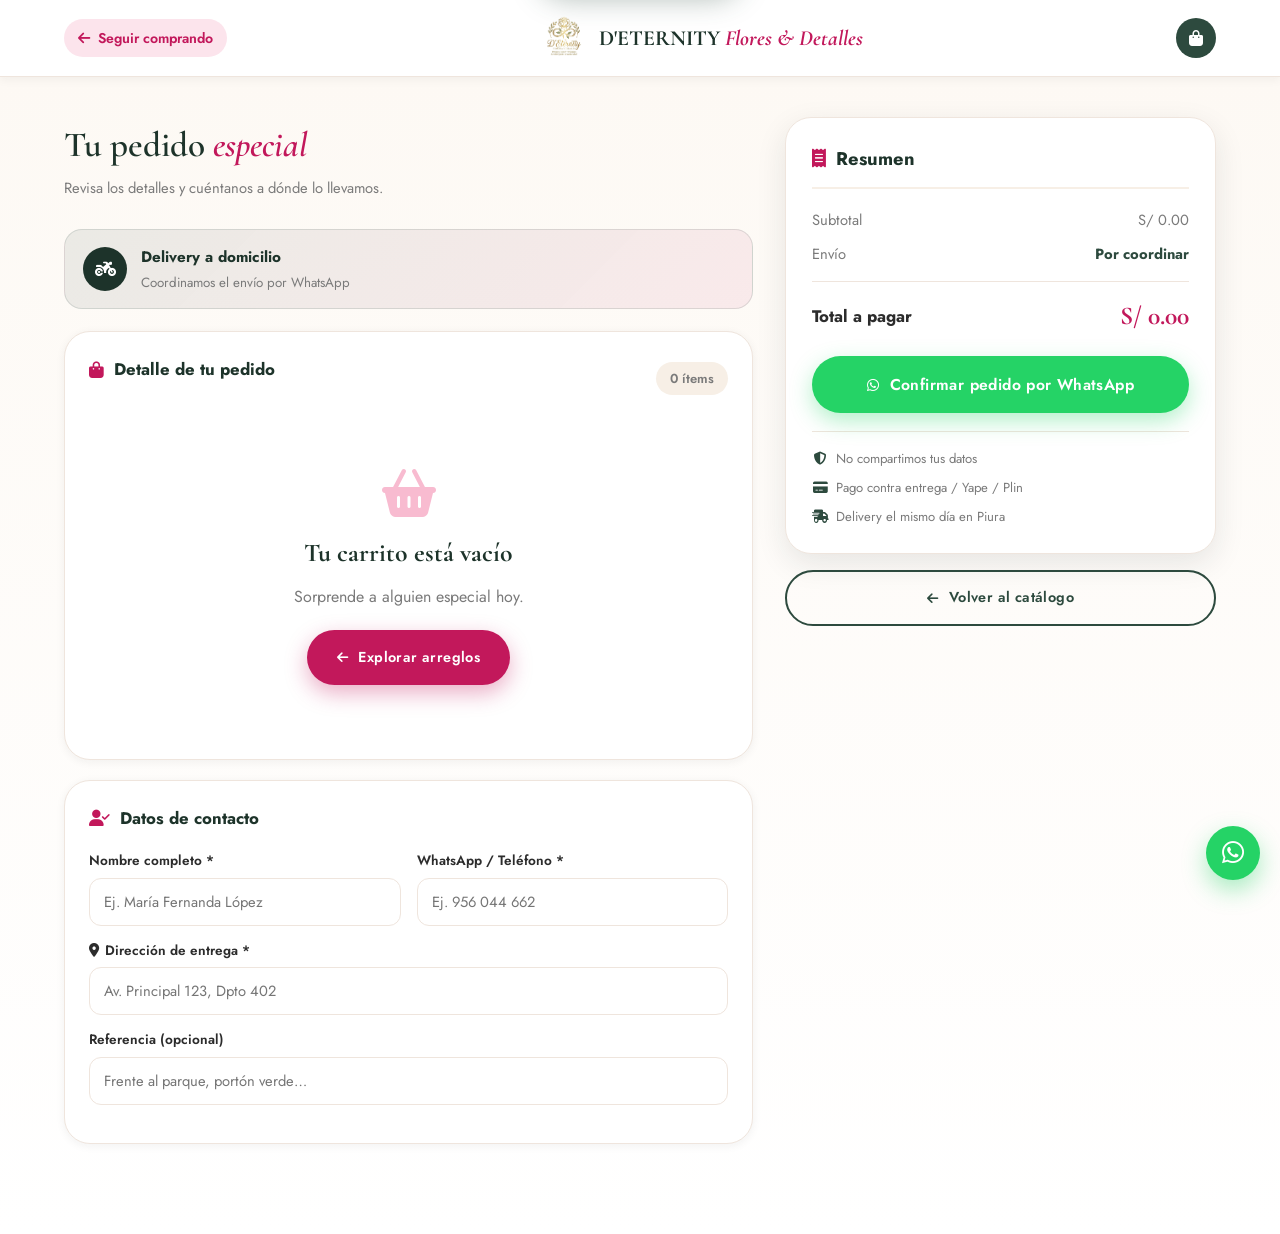
==== carrito.html @ e600c431 "Add files via upload" ====
<!DOCTYPE html>
<html lang="es">
<head>
    <meta charset="UTF-8">
    <meta name="viewport" content="width=device-width, initial-scale=1.0">
    <title>Tu Pedido | D'ETERNITY - Flores & Detalles</title>
    <meta name="description" content="Revisa tu pedido de flores y coordina la entrega por WhatsApp.">
    <link rel="preconnect" href="https://fonts.googleapis.com">
    <link rel="preconnect" href="https://fonts.gstatic.com" crossorigin>
    <link href="https://fonts.googleapis.com/css2?family=Cormorant+Garamond:ital,wght@0,400;0,500;0,600;0,700;1,500&family=Jost:wght@300;400;500;600;700&display=swap" rel="stylesheet">
    <link rel="stylesheet" href="https://cdnjs.cloudflare.com/ajax/libs/font-awesome/6.4.0/css/all.min.css">
    <link rel="stylesheet" href="styles.css">
</head>
<body>

    <!-- ===== HEADER DEL CARRITO ===== -->
    <header class="cart-page-header">
        <div class="container cart-album">
            <a href="index.html" class="cart-back-btn"><i class="fa-solid fa-arrow-left"></i> Seguir comprando</a>
            <div class="cart-header-brand">
                <img src="images/logo-deternity.png" alt="D'ETERNITY - Flores & Detalles" class="cart-logo-img">
                <span class="cart-header-title">D'ETERNITY <em>Flores & Detalles</em></span>
            </div>
            <a href="index.html" class="cart-icon-link" aria-label="Volver al catálogo">
                <i class="fa-solid fa-bag-shopping"></i>
            </a>
        </div>
    </header>

    <!-- ===== CONTENIDO ===== -->
    <main class="cart-main">
        <div class="container cart-layout">

            <!-- Columna principal -->
            <div class="cart-left-column">

                <h1 class="cart-greeting">Tu pedido <em>especial</em></h1>
                <p class="cart-subtitle">Revisa los detalles y cuéntanos a dónde lo llevamos.</p>

                <div class="delivery-only-badge">
                    <i class="fa-solid fa-motorcycle"></i>
                    <span><strong>Delivery a domicilio</strong><small>Coordinamos el envío por WhatsApp</small></span>
                </div>

                <!-- Lista de productos -->
                <section class="cart-card-box">
                    <div class="card-box-heading">
                        <h3><i class="fa-solid fa-bag-shopping"></i> Detalle de tu pedido</h3>
                        <span id="cart-items-count-badge">0 ítems</span>
                    </div>
                    <div id="cart-items-page"></div>
                </section>

                <!-- Formulario de datos -->
                <section class="cart-card-box" id="checkout-form-section">
                    <h3 class="card-box-title"><i class="fa-solid fa-user-check"></i> Datos de contacto</h3>

                    <div class="form-grid">
                        <div class="form-field">
                            <label for="client-name">Nombre completo *</label>
                            <input type="text" id="client-name" placeholder="Ej. María Fernanda López" autocomplete="name">
                        </div>
                        <div class="form-field">
                            <label for="client-phone">WhatsApp / Teléfono *</label>
                            <input type="tel" id="client-phone" placeholder="Ej. 956 044 662" autocomplete="tel">
                        </div>
                    </div>

                    <div id="address-fields" style="display:block;">
                        <div class="form-field">
                            <label for="client-address"><i class="fa-solid fa-location-dot"></i> Dirección de entrega *</label>
                            <input type="text" id="client-address" placeholder="Av. Principal 123, Dpto 402" autocomplete="street-address">
                        </div>
                        <div class="form-field">
                            <label for="client-reference">Referencia (opcional)</label>
                            <input type="text" id="client-reference" placeholder="Frente al parque, portón verde…">
                        </div>
                    </div>
</section>
            </div>

            <!-- Columna de resumen -->
            <aside class="cart-right-column">
                <div class="cart-summary-card">
                    <h3 class="summary-title"><i class="fa-solid fa-receipt"></i> Resumen</h3>

                    <div class="summary-rows">
                        <div class="summary-row-line">
                            <span>Subtotal</span>
                            <span>S/ <span id="summary-subtotal">0.00</span></span>
                        </div>
                        <div class="summary-row-line">
                            <span>Envío</span>
                            <span id="delivery-cost-text" class="delivery-price-text">Por coordinar</span>
                        </div>
                        <div class="summary-divider"></div>
                        <div class="summary-row-line total">
                            <span>Total a pagar</span>
                            <span class="summary-total">S/ <span id="cart-total-page">0.00</span></span>
                        </div>
                    </div>

                    <button class="btn btn-whatsapp btn-block" id="send-wsp-btn">
                        <i class="fa-brands fa-whatsapp"></i> Confirmar pedido por WhatsApp
                    </button>

                    <div class="checkout-trust">
                        <p><i class="fa-solid fa-shield-halved"></i> No compartimos tus datos</p>
                        <p><i class="fa-solid fa-credit-card"></i> Pago contra entrega / Yape / Plin</p>
                        <p><i class="fa-solid fa-truck-fast"></i> Delivery el mismo día en Piura</p>
                    </div>
                </div>

                <a href="index.html" class="btn btn-outline btn-block cart-second-link">
                    <i class="fa-solid fa-arrow-left"></i> Volver al catálogo
                </a>
            </aside>
        </div>
    </main>

    <!-- Toast -->
    <div class="toast" id="toast">
        <i class="fa-solid fa-circle-check"></i>
        <span class="toast-text">Producto eliminado</span>
    </div>

    <a href="https://wa.me/51956044662" target="_blank" rel="noopener" class="whatsapp-float" aria-label="Chatear por WhatsApp">
        <i class="fa-brands fa-whatsapp"></i>
    </a>
    <script src="script.js"></script>
</body>
</html>
---- styles.css ----
/* ============================================================
   EL RINCÓN FLORAL — Diseño Premium & Elegante
   Paleta: Rosa floral / Verde bosque / Crema cálido / Dorado
   ============================================================ */

:root {
    --primary: #c2185b;
    --primary-dark: #880e4f;
    --primary-light: #f8bbd0;
    --primary-bg: #fce4ec;

    --green: #2d4a3e;
    --green-dark: #1d332a;
    --green-light: #e7f0eb;

    --cream: #fdf9f4;
    --cream-dark: #f7efe6;
    --white: #ffffff;

    --gold: #c9a227;
    --gold-light: #f5e9c9;

    --text: #2c2c2c;
    --text-muted: #7a7a7a;

    --border: #efe5dd;
    --shadow-sm: 0 2px 10px rgba(33, 40, 35, 0.06);
    --shadow-md: 0 10px 30px rgba(33, 40, 35, 0.1);
    --shadow-lg: 0 20px 50px rgba(33, 40, 35, 0.16);

    --radius-sm: 10px;
    --radius: 16px;
    --radius-lg: 26px;

    --font-serif: 'Cormorant Garamond', Georgia, serif;
    --font-sans: 'Jost', -apple-system, 'Segoe UI', sans-serif;
}

/* ---------- Reset ---------- */
*, *::before, *::after {
    box-sizing: border-box;
    margin: 0;
    padding: 0;
    -webkit-tap-highlight-color: transparent;
}

html {
    scroll-behavior: smooth;
}

body {
    font-family: var(--font-sans);
    background-color: var(--cream);
    color: var(--text);
    line-height: 1.6;
    -webkit-font-smoothing: antialiased;
}

img { max-width: 100%; display: block; }
a { text-decoration: none; color: inherit; }
ul { list-style: none; }
button { font-family: inherit; cursor: pointer; }
input, textarea { font-family: inherit; }

em {
    font-family: var(--font-serif);
    font-style: italic;
}

.container {
    width: 100%;
    max-width: 1200px;
    margin: 0 auto;
    padding: 0 24px;
}

/* ---------- Tipografía utilitaria ---------- */
.serif-italic {
    font-family: var(--font-serif);
    font-style: italic;
    font-weight: 500;
    letter-spacing: 0.5px;
}

/* ============================================================
   BANNER SUPERIOR
   ============================================================ */
.announcement-bar {
    background: var(--green);
    color: #ecf3ee;
    text-align: center;
    font-size: 0.78rem;
    font-weight: 500;
    letter-spacing: 1.2px;
    text-transform: uppercase;
    padding: 9px 16px;
}

.announcement-bar i {
    color: var(--gold);
    margin-right: 6px;
}

/* ============================================================
   HEADER
   ============================================================ */
.site-header {
    position: sticky;
    top: 0;
    z-index: 100;
    background: rgba(253, 249, 244, 0.92);
    backdrop-filter: blur(14px);
    -webkit-backdrop-filter: blur(14px);
    border-bottom: 1px solid rgba(239, 229, 221, 0.6);
    transition: box-shadow 0.3s ease;
}

.site-header.scrolled {
    box-shadow: var(--shadow-sm);
}

.header-inner {
    display: flex;
    align-items: center;
    justify-content: space-between;
    gap: 20px;
    padding-top: 14px;
    padding-bottom: 14px;
}

/* Logo */
.brand {
    display: flex;
    align-items: center;
    gap: 10px;
    flex-shrink: 0;
}

.brand-icon {
    width: 40px;
    height: 40px;
    display: flex;
    align-items: center;
    justify-content: center;
    background: linear-gradient(135deg, var(--primary), var(--primary-dark));
    color: #fff;
    border-radius: 12px;
    font-size: 1.05rem;
    box-shadow: 0 6px 14px rgba(194, 24, 91, 0.3);
}

.brand-name {
    font-family: var(--font-serif);
    font-weight: 700;
    font-size: 1.4rem;
    letter-spacing: 0.5px;
    color: var(--green-dark);
    line-height: 1.1;
}

.brand-name em {
    font-weight: 600;
    color: var(--primary);
}

/* Navegación */
.main-nav {
    display: flex;
    gap: 30px;
    align-items: center;
}

.nav-link {
    position: relative;
    font-size: 0.88rem;
    font-weight: 500;
    letter-spacing: 0.6px;
    text-transform: uppercase;
    color: var(--text-muted);
    transition: color 0.2s;
    padding: 4px 0;
}

.nav-link::after {
    content: '';
    position: absolute;
    bottom: -2px;
    left: 0;
    width: 0;
    height: 2px;
    background: var(--primary);
    border-radius: 2px;
    transition: width 0.25s ease;
}

.nav-link:hover,
.nav-link.active {
    color: var(--primary);
}

.nav-link:hover::after,
.nav-link.active::after {
    width: 100%;
}

/* Acciones */
.header-actions {
    display: flex;
    align-items: center;
    gap: 10px;
}

.icon-btn {
    width: 40px;
    height: 40px;
    border: none;
    background: transparent;
    border-radius: 50%;
    color: var(--green-dark);
    font-size: 1.05rem;
    display: flex;
    align-items: center;
    justify-content: center;
    transition: background 0.2s, color 0.2s;
}

.icon-btn:hover {
    background: var(--primary-bg);
    color: var(--primary);
}

.cart-btn {
    position: relative;
    width: 40px;
    height: 40px;
    border-radius: 50%;
    background: var(--green);
    color: #fff;
    display: flex;
    align-items: center;
    justify-content: center;
    font-size: 0.95rem;
    transition: transform 0.2s, background 0.2s;
}

.cart-btn:hover {
    transform: translateY(-2px);
    background: var(--green-dark);
}

.cart-badge {
    position: absolute;
    top: -4px;
    right: -4px;
    min-width: 18px;
    height: 18px;
    padding: 0 4px;
    background: var(--primary);
    color: #fff;
    font-size: 0.65rem;
    font-weight: 700;
    border-radius: 10px;
    display: flex;
    align-items: center;
    justify-content: center;
    border: 2px solid var(--cream);
}

/* ============================================================
   BUSCADOR DESPLEGABLE
   ============================================================ */
.search-overlay {
    position: fixed;
    top: 0;
    left: 0;
    width: 100%;
    padding-top: 120px;
    background: rgba(253, 249, 244, 0.98);
    backdrop-filter: blur(10px);
    z-index: 200;
    opacity: 0;
    pointer-events: none;
    transform: translateY(-20px);
    transition: opacity 0.3s ease, transform 0.3s ease;
    padding-bottom: 20px;
}

.search-overlay.open {
    opacity: 1;
    pointer-events: all;
    transform: translateY(0);
}

.search-field {
    display: flex;
    align-items: center;
    gap: 14px;
    background: var(--white);
    border: 2px solid var(--border);
    border-radius: 50px;
    padding: 8px 12px 8px 22px;
    box-shadow: var(--shadow-md);
    transition: border-color 0.2s;
}

.search-field:focus-within {
    border-color: var(--primary);
}

.search-field > i {
    color: var(--primary);
}

.search-field input {
    flex: 1;
    border: none;
    outline: none;
    background: transparent;
    font-size: 1rem;
    color: var(--text);
    padding: 8px 0;
}

/* ============================================================
   HERO
   ============================================================ */
.hero {
    position: relative;
    min-height: calc(100vh - 75px);
    display: flex;
    align-items: center;
    overflow: hidden;
}

.hero-bg {
    position: absolute;
    inset: 0;
    background-size: cover;
    background-position: center;
    animation: slowZoom 18s ease-in-out infinite alternate;
}

@keyframes slowZoom {
    from { transform: scale(1); }
    to { transform: scale(1.08); }
}

.hero-overlay {
    position: absolute;
    inset: 0;
    background: linear-gradient(115deg, rgba(29, 51, 42, 0.82) 0%, rgba(29, 51, 42, 0.55) 45%, rgba(29, 51, 42, 0.15) 100%);
}

.hero-content {
    position: relative;
    z-index: 2;
    max-width: 650px;
    color: #fff;
    padding: 90px 24px;
}

.hero-eyebrow {
    display: inline-flex;
    align-items: center;
    gap: 8px;
    background: rgba(255, 255, 255, 0.14);
    border: 1px solid rgba(255, 255, 255, 0.22);
    backdrop-filter: blur(6px);
    padding: 7px 18px;
    border-radius: 50px;
    font-size: 0.76rem;
    letter-spacing: 1.5px;
    text-transform: uppercase;
    font-weight: 600;
    margin-bottom: 28px;
}

.hero-eyebrow i {
    color: var(--gold);
}

.hero-content h1 {
    font-family: var(--font-serif);
    font-weight: 600;
    font-size: clamp(2.6rem, 6vw, 4.6rem);
    line-height: 1.08;
    letter-spacing: 0.5px;
    margin-bottom: 22px;
    text-shadow: 0 4px 30px rgba(0,0,0,0.25);
}

.hero-content h1 .serif-italic {
    color: #f2d1de;
}

.hero-content p {
    font-size: 1.06rem;
    font-weight: 300;
    line-height: 1.7;
    max-width: 500px;
    margin-bottom: 34px;
    opacity: 0.92;
}

.hero-cta {
    display: flex;
    flex-wrap: wrap;
    gap: 14px;
    align-items: center;
}

.hero-scroll-hint {
    position: absolute;
    bottom: 30px;
    left: 50%;
    transform: translateX(-50%);
    color: #fff;
    opacity: 0.6;
    font-size: 1rem;
    animation: bounceDown 2s infinite;
}

@keyframes bounceDown {
    0%, 100% { transform: translate(-50%, 0); }
    50% { transform: translate(-50%, 8px); }
}

/* ============================================================
   BOTONES
   ============================================================ */
.btn {
    display: inline-flex;
    align-items: center;
    justify-content: center;
    gap: 10px;
    padding: 14px 28px;
    border-radius: 50px;
    font-weight: 600;
    font-size: 0.9rem;
    letter-spacing: 0.4px;
    border: 2px solid transparent;
    transition: all 0.25s ease;
    cursor: pointer;
}

.btn i { font-size: 0.9em; }

.btn-primary {
    background: var(--primary);
    color: #fff;
    box-shadow: 0 8px 22px rgba(194, 24, 91, 0.35);
}

.btn-primary:hover {
    background: var(--primary-dark);
    transform: translateY(-3px);
    box-shadow: 0 12px 28px rgba(194, 24, 91, 0.45);
}

.btn-ghost {
    background: transparent;
    color: #fff;
    border-color: rgba(255, 255, 255, 0.55);
}

.btn-ghost:hover {
    background: rgba(255, 255, 255, 0.12);
    border-color: #fff;
    transform: translateY(-3px);
}

.btn-outline {
    background: transparent;
    color: var(--green);
    border-color: var(--green);
}

.btn-outline:hover {
    background: var(--green);
    color: #fff;
    transform: translateY(-3px);
}

.btn-whatsapp {
    background: #25d366;
    color: #fff;
    box-shadow: 0 8px 22px rgba(37, 211, 102, 0.35);
}

.btn-whatsapp:hover {
    background: #1db858;
    transform: translateY(-3px);
}

.btn-ghost-light {
    background: rgba(255,255,255,0.12);
    color: #fff;
    border-color: rgba(255,255,255,0.4);
}

.btn-ghost-light:hover {
    background: rgba(255,255,255,0.22);
}

/* ============================================================
   FRANJA DE BENEFICIOS
   ============================================================ */
.benefits-strip {
    background: var(--white);
    border-bottom: 1px solid var(--border);
}

.benefits-grid {
    display: grid;
    grid-template-columns: repeat(4, 1fr);
    gap: 0;
}

.benefit-item {
    display: flex;
    align-items: center;
    gap: 14px;
    padding: 22px 24px;
    border-right: 1px solid var(--border);
}

.benefit-item:last-child { border-right: none; }

.benefit-item > i {
    font-size: 1.6rem;
    color: var(--primary);
    flex-shrink: 0;
}

.benefit-item div {
    display: flex;
    flex-direction: column;
    line-height: 1.35;
}

.benefit-item strong {
    font-size: 0.9rem;
    font-weight: 600;
    color: var(--text);
}

.benefit-item span {
    font-size: 0.78rem;
    color: var(--text-muted);
}

/* ============================================================
   SECCIONES ENCABEZADOS
   ============================================================ */
.main-section {
    padding: 90px 0;
}

.section-heading {
    text-align: center;
    margin-bottom: 50px;
}

.section-eyebrow {
    display: inline-block;
    font-size: 0.78rem;
    font-weight: 600;
    letter-spacing: 2.2px;
    text-transform: uppercase;
    color: var(--primary);
    margin-bottom: 12px;
}

.section-eyebrow.light {
    color: var(--gold-light);
}

.section-title {
    font-family: var(--font-serif);
    font-size: clamp(2rem, 4.5vw, 3rem);
    font-weight: 600;
    color: var(--green-dark);
    line-height: 1.2;
    margin-bottom: 12px;
}

.section-title em {
    color: var(--primary);
    font-weight: 500;
}

.section-heading p {
    color: var(--text-muted);
    max-width: 500px;
    margin: 0 auto;
    font-size: 0.98rem;
}

/* ============================================================
   CATEGORÍAS / FILTROS
   ============================================================ */
.category-filters {
    display: flex;
    justify-content: center;
    flex-wrap: wrap;
    gap: 10px;
    margin-bottom: 24px;
}

.filter-chip {
    padding: 9px 22px;
    background: var(--white);
    border: 1.5px solid var(--border);
    border-radius: 50px;
    font-size: 0.85rem;
    font-weight: 500;
    color: var(--text-muted);
    letter-spacing: 0.3px;
    transition: all 0.2s ease;
}

.filter-chip:hover {
    border-color: var(--primary);
    color: var(--primary);
    background: var(--primary-bg);
}

.filter-chip.active {
    background: var(--green);
    border-color: var(--green);
    color: #fff;
    box-shadow: 0 6px 16px rgba(45, 74, 62, 0.25);
}

.product-count {
    text-align: center;
    font-size: 0.85rem;
    color: var(--text-muted);
    margin-bottom: 24px;
    letter-spacing: 0.5px;
}

/* ============================================================
   GRID DE PRODUCTOS
   ============================================================ */
.product-grid {
    display: grid;
    grid-template-columns: repeat(auto-fill, minmax(260px, 1fr));
    gap: 28px;
}

/* Tarjeta */
.product-card {
    background: var(--white);
    border-radius: var(--radius-lg);
    overflow: hidden;
    border: 1px solid var(--border);
    box-shadow: var(--shadow-sm);
    transition: transform 0.3s ease, box-shadow 0.3s ease;
    position: relative;
}

.product-card:hover {
    transform: translateY(-8px);
    box-shadow: var(--shadow-lg);
}

.product-media {
    position: relative;
    overflow: hidden;
    aspect-ratio: 1 / 1;
    background: var(--cream-dark);
}

.product-media img {
    width: 100%;
    height: 100%;
    object-fit: cover;
    transition: transform 0.5s ease;
}

.product-card:hover .product-media img {
    transform: scale(1.07);
}

.product-tag {
    position: absolute;
    top: 14px;
    left: 14px;
    background: var(--green);
    color: #fff;
    font-size: 0.65rem;
    font-weight: 600;
    letter-spacing: 1px;
    text-transform: uppercase;
    padding: 5px 12px;
    border-radius: 50px;
    z-index: 2;
    box-shadow: 0 4px 10px rgba(0,0,0,0.12);
}

.product-tag.hot {
    background: var(--primary);
}

.quick-view {
    position: absolute;
    bottom: 14px;
    left: 50%;
    transform: translateX(-50%) translateY(12px);
    background: rgba(255,255,255,0.96);
    border: none;
    color: var(--green-dark);
    font-size: 0.82rem;
    font-weight: 600;
    padding: 10px 18px;
    border-radius: 50px;
    display: flex;
    align-items: center;
    gap: 8px;
    opacity: 0;
    pointer-events: none;
    transition: all 0.3s ease;
    box-shadow: var(--shadow-md);
    white-space: nowrap;
}

.product-card:hover .quick-view {
    opacity: 1;
    pointer-events: all;
    transform: translateX(-50%) translateY(0);
}

.product-info {
    padding: 18px;
    display: flex;
    flex-direction: column;
    gap: 6px;
}

.product-category {
    font-size: 0.7rem;
    font-weight: 600;
    letter-spacing: 1.5px;
    text-transform: uppercase;
    color: var(--primary);
    margin-bottom: 2px;
}

.product-name {
    font-size: 0.98rem;
    font-weight: 600;
    color: var(--text);
    line-height: 1.4;
    display: -webkit-box;
    -webkit-line-clamp: 2;
    -webkit-box-orient: vertical;
    overflow: hidden;
    min-height: 2.7em;
}

.product-meta {
    display: flex;
    justify-content: space-between;
    align-items: center;
    margin-top: 6px;
}

.product-price {
    font-family: var(--font-serif);
    font-size: 1.45rem;
    font-weight: 700;
    color: var(--primary);
}

.add-to-cart-btn {
    background: var(--primary-bg);
    color: var(--primary);
    border: none;
    padding: 9px 16px;
    border-radius: 12px;
    font-size: 0.8rem;
    font-weight: 600;
    display: flex;
    align-items: center;
    gap: 6px;
    transition: all 0.2s;
}

.add-to-cart-btn:hover {
    background: var(--primary);
    color: #fff;
}

.empty-state {
    grid-column: 1 / -1;
    text-align: center;
    padding: 60px 20px;
    color: var(--text-muted);
}

.empty-state i {
    font-size: 2.6rem;
    color: var(--primary-light);
    margin-bottom: 14px;
}

/* ============================================================
   SECCIÓN EXPERIENCIA
   ============================================================ */
.experience-section {
    background: var(--white);
    padding: 90px 0;
}

.experience-grid {
    display: grid;
    grid-template-columns: 1fr 1fr;
    gap: 60px;
    align-items: center;
}

.experience-media {
    position: relative;
}

.experience-media > img {
    border-radius: var(--radius-lg);
    width: 100%;
    height: 520px;
    object-fit: cover;
    box-shadow: var(--shadow-lg);
}

.exp-badge {
    position: absolute;
    bottom: 26px;
    left: -20px;
    background: var(--primary);
    color: #fff;
    padding: 16px 22px;
    border-radius: var(--radius);
    display: flex;
    align-items: center;
    gap: 12px;
    box-shadow: 0 12px 30px rgba(194, 24, 91, 0.35);
}

.exp-badge i {
    font-size: 1.5rem;
}

.exp-badge span {
    display: flex;
    flex-direction: column;
    line-height: 1.3;
    font-size: 0.85rem;
}

.exp-badge strong {
    font-family: var(--font-serif);
    font-size: 1.3rem;
}

.experience-text .section-title {
    margin-bottom: 20px;
}

.experience-text p {
    color: var(--text-muted);
    margin-bottom: 22px;
    font-size: 0.96rem;
}

.experience-text p strong {
    color: var(--green-dark);
}

.feature-list {
    display: flex;
    flex-direction: column;
    gap: 14px;
    margin-bottom: 34px;
}

.feature-list li {
    display: flex;
    align-items: center;
    gap: 12px;
    font-size: 0.93rem;
    color: var(--text);
}

.feature-list i {
    color: var(--primary);
    font-size: 1.1rem;
}

/* ============================================================
   CTA FINAL
   ============================================================ */
.cta-section {
    padding: 80px 24px;
}

.cta-card {
    position: relative;
    background: linear-gradient(135deg, var(--green-dark), var(--green));
    border-radius: 32px;
    display: flex;
    justify-content: space-between;
    align-items: center;
    gap: 40px;
    padding: 60px 70px;
    overflow: hidden;
    box-shadow: var(--shadow-lg);
}

.cta-card::before {
    content: '';
    position: absolute;
    top: -60px;
    right: -60px;
    width: 220px;
    height: 220px;
    background: radial-gradient(circle, rgba(255,255,255,0.08) 0%, transparent 70%);
}

.cta-card::after {
    content: '\f10c';
    font-family: 'Font Awesome 6 Free';
    font-weight: 400;
    position: absolute;
    bottom: 20px;
    left: 30px;
    font-size: 7rem;
    color: rgba(255,255,255,0.04);
}

.cta-text h2 {
    font-family: var(--font-serif);
    font-size: clamp(1.9rem, 3.5vw, 2.6rem);
    color: #fff;
    margin-bottom: 10px;
}

.cta-text h2 em {
    color: var(--gold-light);
}

.cta-text p {
    color: rgba(255,255,255,0.78);
    max-width: 460px;
}

.cta-actions {
    display: flex;
    flex-direction: column;
    gap: 12px;
    flex-shrink: 0;
    position: relative;
    z-index: 2;
}

/* ============================================================
   FOOTER
   ============================================================ */
.site-footer {
    background: #16241d;
    color: #b9c9bf;
    padding-top: 70px;
}

.footer-grid {
    display: grid;
    grid-template-columns: 1.8fr 1fr 1fr 1.2fr;
    gap: 44px;
    padding-bottom: 54px;
}

.footer-logo .brand-name {
    color: #fff;
}

.footer-logo .brand-icon {
    background: var(--primary);
}

.footer-brand p {
    font-size: 0.9rem;
    max-width: 280px;
    margin-top: 16px;
    margin-bottom: 22px;
    line-height: 1.7;
}

.social-links {
    display: flex;
    gap: 10px;
}

.social-links a {
    width: 38px;
    height: 38px;
    border-radius: 50%;
    background: rgba(255,255,255,0.08);
    color: #fff;
    display: flex;
    align-items: center;
    justify-content: center;
    font-size: 0.9rem;
    transition: all 0.25s;
}

.social-links a:hover {
    background: var(--primary);
    transform: translateY(-3px);
}

.footer-col h4 {
    font-size: 0.85rem;
    font-weight: 600;
    color: #fff;
    letter-spacing: 1.6px;
    text-transform: uppercase;
    margin-bottom: 20px;
}

.footer-col a {
    display: block;
    font-size: 0.9rem;
    padding: 4px 0;
    transition: color 0.2s, transform 0.2s;
}

.footer-col a:hover {
    color: var(--primary-light);
    transform: translateX(4px);
}

.footer-col p {
    font-size: 0.88rem;
    padding: 4px 0;
    display: flex;
    align-items: flex-start;
    gap: 10px;
}

.footer-col p i {
    color: var(--primary-light);
    margin-top: 4px;
    width: 16px;
}

.footer-bottom {
    border-top: 1px solid rgba(255,255,255,0.08);
    text-align: center;
    padding: 20px 16px;
    font-size: 0.8rem;
}

.footer-bottom i {
    color: var(--primary);
}

/* ============================================================
   MODAL DE PRODUCTO
   ============================================================ */
.modal-overlay {
    position: fixed;
    inset: 0;
    background: rgba(22, 36, 29, 0.65);
    backdrop-filter: blur(7px);
    z-index: 500;
    display: none;
    align-items: center;
    justify-content: center;
    padding: 20px;
}

.modal-overlay.open {
    display: flex;
}

.modal-card {
    position: relative;
    background: var(--white);
    border-radius: var(--radius-lg);
    width: 100%;
    max-width: 860px;
    max-height: 90vh;
    overflow-y: auto;
    box-shadow: var(--shadow-lg);
    animation: modalIn 0.3s cubic-bezier(0.16, 1, 0.3, 1);
}

@keyframes modalIn {
    from {
        opacity: 0;
        transform: translateY(40px) scale(0.97);
    }
    to {
        opacity: 1;
        transform: translateY(0) scale(1);
    }
}

.modal-close {
    position: absolute;
    top: 16px;
    right: 16px;
    width: 40px;
    height: 40px;
    border: none;
    background: var(--cream-dark);
    border-radius: 50%;
    font-size: 1.05rem;
    color: var(--text);
    z-index: 5;
    display: flex;
    align-items: center;
    justify-content: center;
    transition: background 0.2s, color 0.2s, transform 0.2s;
}

.modal-close:hover {
    background: var(--primary);
    color: #fff;
    transform: rotate(90deg);
}

/* Modal body styles injected via JS */
.modal-layout {
    display: grid;
    grid-template-columns: 1fr 1fr;
}

.modal-img-side {
    min-height: 380px;
    display: flex;
    align-items: center;
    justify-content: center;
    padding: 24px;
    background: #fff;
    overflow: hidden;
}

.modal-img-side img {
    display: block;
    width: 68%;
    height: auto;
    max-width: 360px;
    max-height: 520px;
    object-fit: contain;
    object-position: center;
}

.modal-info-side {
    padding: 38px;
    display: flex;
    flex-direction: column;
    gap: 14px;
}

.modal-info-side .product-category {
    margin: 0;
}

.modal-info-side h3 {
    font-family: var(--font-serif);
    font-size: 1.7rem;
    font-weight: 600;
    color: var(--green-dark);
    line-height: 1.2;
}

.modal-desc {
    color: var(--text-muted);
    font-size: 0.92rem;
    line-height: 1.7;
}

.modal-price {
    font-family: var(--font-serif);
    font-size: 1.7rem;
    font-weight: 700;
    color: var(--primary);
}

.option-group-title {
    font-size: 0.8rem;
    font-weight: 700;
    letter-spacing: 1.4px;
    text-transform: uppercase;
    color: var(--text-muted);
    margin-bottom: 10px;
}

.addon-option {
    display: flex;
    align-items: center;
    justify-content: space-between;
    gap: 16px;
    padding: 11px 16px;
    background: var(--cream);
    border: 1.5px solid var(--border);
    border-radius: 14px;
    margin-bottom: 8px;
    cursor: pointer;
    transition: all 0.2s;
}

.addon-option:hover {
    border-color: var(--primary-light);
    background: var(--primary-bg);
}

.addon-option label {
    font-size: 0.88rem;
    cursor: pointer;
    color: var(--text);
}

.addon-option span {
    font-weight: 600;
    color: var(--primary);
    font-size: 0.88rem;
}

.addon-option input[type="checkbox"],
.addon-option input[type="radio"] {
    accent-color: var(--primary);
    width: 17px;
    height: 17px;
}

.card-message-field {
    display: flex;
    flex-direction: column;
    gap: 6px;
}

.card-message-field label {
    font-size: 0.85rem;
    font-weight: 600;
}

.card-message-field textarea {
    border: 1.5px solid var(--border);
    border-radius: 12px;
    padding: 12px 14px;
    font-size: 0.9rem;
    resize: vertical;
    min-height: 70px;
    outline: none;
    background: var(--white);
    transition: border-color 0.2s;
}

.card-message-field textarea:focus {
    border-color: var(--primary);
}

.add-to-cart-modal {
    width: 100%;
    background: var(--primary);
    color: #fff;
    border: none;
    border-radius: 14px;
    padding: 15px;
    font-size: 0.95rem;
    font-weight: 600;
    display: flex;
    align-items: center;
    justify-content: center;
    gap: 10px;
    margin-top: 6px;
    transition: all 0.25s;
    box-shadow: 0 8px 22px rgba(194, 24, 91, 0.3);
}

.add-to-cart-modal:hover {
    background: var(--primary-dark);
    transform: translateY(-2px);
}

.add-to-cart-modal:disabled {
    opacity: 0.6;
    cursor: not-allowed;
    transform: none;
}

/* ============================================================
   BARRA FLOTANTE DEL CARRITO
   ============================================================ */
.floating-cart {
    position: fixed;
    bottom: 20px;
    left: 50%;
    transform: translateX(-50%) translateY(120%);
    background: var(--green-dark);
    color: #fff;
    padding: 12px 14px 12px 12px;
    border-radius: 60px;
    display: flex;
    align-items: center;
    gap: 14px;
    box-shadow: 0 16px 40px rgba(22, 36, 29, 0.45);
    z-index: 300;
    transition: transform 0.4s cubic-bezier(0.16, 1, 0.3, 1);
    max-width: calc(100% - 32px);
}

.floating-cart.show {
    transform: translateX(-50%) translateY(0);
}

.fc-btn {
    width: 46px;
    height: 46px;
    border: none;
    border-radius: 50%;
    background: var(--primary);
    color: #fff;
    font-size: 1.1rem;
    display: flex;
    align-items: center;
    justify-content: center;
    position: relative;
    flex-shrink: 0;
    transition: background 0.2s;
}

.fc-btn:hover {
    background: var(--primary-dark);
}

.fc-count {
    position: absolute;
    top: -4px;
    right: -4px;
    background: var(--gold);
    color: var(--green-dark);
    min-width: 20px;
    height: 20px;
    font-size: 0.7rem;
    font-weight: 800;
    border-radius: 50%;
    display: flex;
    align-items: center;
    justify-content: center;
    padding: 0 4px;
    border: 2px solid var(--green-dark);
}

.fc-info {
    display: flex;
    flex-direction: column;
    line-height: 1.25;
}

.fc-label {
    font-size: 0.68rem;
    letter-spacing: 1px;
    text-transform: uppercase;
    opacity: 0.7;
}

.fc-total {
    font-size: 1.1rem;
    font-weight: 700;
}

.fc-checkout {
    background: var(--gold);
    color: var(--green-dark);
    padding: 12px 22px;
    border-radius: 40px;
    font-size: 0.85rem;
    font-weight: 700;
    display: flex;
    align-items: center;
    gap: 8px;
    transition: all 0.25s;
    white-space: nowrap;
}

.fc-checkout:hover {
    background: #dbb635;
    transform: scale(1.03);
}

/* ============================================================
   TOAST
   ============================================================ */
.toast {
    position: fixed;
    top: 24px;
    left: 50%;
    transform: translateX(-50%) translateY(-90px);
    background: var(--green);
    color: #fff;
    padding: 14px 24px;
    border-radius: 50px;
    display: flex;
    align-items: center;
    gap: 12px;
    font-size: 0.9rem;
    font-weight: 500;
    box-shadow: 0 12px 30px rgba(45, 74, 62, 0.4);
    z-index: 600;
    transition: transform 0.35s cubic-bezier(0.16, 1, 0.3, 1);
}

.toast.show {
    transform: translateX(-50%) translateY(0);
}

.toast i {
    color: var(--gold);
    font-size: 1.15rem;
}

/* ============================================================
   BOTÓN WHATSAPP FLOTANTE
   ============================================================ */
.whatsapp-float {
    position: fixed;
    bottom: 20px;
    right: 20px;
    width: 54px;
    height: 54px;
    background: #25d366;
    color: #fff;
    border-radius: 50%;
    display: flex;
    align-items: center;
    justify-content: center;
    font-size: 1.6rem;
    box-shadow: 0 10px 25px rgba(37, 211, 102, 0.4);
    transition: all 0.25s;
    z-index: 250;
}

.whatsapp-float:hover {
    transform: scale(1.1) rotate(-6deg);
    background: #1db858;
}

/* ============================================================
   DESPLAZAMIENTO FLOTANTE DEL CARRITO EN INTERACCIÓN
   ============================================================ */
[data-animate] {
    opacity: 0;
    transform: translateY(36px);
    transition: opacity 0.7s ease, transform 0.7s ease;
}

[data-animate].animated {
    opacity: 1;
    transform: none;
}

/* ============================================================
   RESPONSIVE
   ============================================================ */
@media (max-width: 992px) {
    .main-nav {
        display: none;
    }

    .experience-grid,
    .cta-card {
        grid-template-columns: 1fr;
        grid-template-rows: auto;
    }

    .cta-card {
        flex-direction: column;
        text-align: center;
        padding: 45px 35px;
        gap: 30px;
    }

    .cta-text p {
        margin: 0 auto;
    }

    .cta-actions {
        flex-direction: row;
        flex-wrap: wrap;
        justify-content: center;
    }

    .footer-grid {
        grid-template-columns: 1fr 1fr;
    }

    .experience-media > img {
        height: 400px;
    }

    .benefit-item {
        border-right: none;
    }

    .benefits-grid {
        grid-template-columns: repeat(2, 1fr);
    }

    .benefit-item:nth-child(odd) {
        border-right: 1px solid var(--border);
    }
}

@media (max-width: 768px) {
    .header-inner {
        padding-top: 12px;
        padding-bottom: 12px;
    }

    .brand-name {
        font-size: 1.2rem;
    }

    .brand-icon {
        width: 36px;
        height: 36px;
        font-size: 0.95rem;
    }

    .hero {
        min-height: 88vh;
    }

    .hero-content {
        padding-top: 60px;
        padding-bottom: 60px;
        max-width: 100%;
    }

    .hero-content h1 {
        font-size: 2.4rem;
    }

    .hero-content p {
        font-size: 0.96rem;
    }

    .experience-grid {
        gap: 36px;
    }

    .exp-badge {
        left: 12px;
    }

    .product-grid {
        grid-template-columns: repeat(auto-fill, minmax(170px, 1fr));
        gap: 16px;
    }

    .product-info {
        padding: 13px;
    }

    .add-to-cart-btn span {
        display: none;
    }

    .add-to-cart-btn {
        width: 38px;
        height: 38px;
        padding: 0;
        justify-content: center;
    }

    /* Modal adaptativo */
    .modal-layout {
        grid-template-columns: 1fr;
    }

    .modal-img-side {
        min-height: 220px;
        max-height: 360px;
        padding: 16px;
    }

    .modal-img-side img {
        width: 82%;
        height: auto;
        max-width: 340px;
        max-height: 330px;
        object-fit: contain;
    }

    .modal-info-side {
        padding: 26px 20px;
    }

    .floating-cart {
        bottom: 14px;
        padding: 9px 12px 9px 9px;
        gap: 10px;
    }

    .fc-btn {
        width: 42px;
        height: 42px;
    }

    .fc-checkout {
        padding: 11px 16px;
        font-size: 0.78rem;
    }

    .footer-grid {
        grid-template-columns: 1fr;
        gap: 30px;
    }

    .benefits-grid {
        grid-template-columns: 1fr;
    }

    .benefit-item:nth-child(odd) {
        border-right: none;
    }

    .section-heading {
        margin-bottom: 34px;
    }

    .main-section,
    .experience-section {
        padding: 60px 0;
    }
}

@media (max-width: 480px) {
    .benefits-strip {
        display: none;
    }

    .product-grid {
        grid-template-columns: repeat(2, 1fr);
        gap: 12px;
    }

    .product-media img {
        aspect-ratio: 1 / 1;
    }

    .product-price {
        font-size: 1.15rem;
    }

    .cta-section {
        padding: 40px 12px;
    }

    .cta-card {
        padding: 34px 22px;
        border-radius: 22px;
    }

    .hero-content h1 {
        font-size: 2rem;
    }
}

/* ============================================================
   PÁGINA DEL CARRITO (carrito.html)
   ============================================================ */
.cart-page-header {
    background: var(--white);
    border-bottom: 1px solid var(--border);
    position: sticky;
    top: 0;
    z-index: 100;
    box-shadow: var(--shadow-sm);
}

.cart-album {
    display: flex;
    align-items: center;
    justify-content: space-between;
    gap: 16px;
    padding-top: 14px;
    padding-bottom: 14px;
}

.cart-back-btn {
    display: inline-flex;
    align-items: center;
    gap: 8px;
    font-size: 0.88rem;
    font-weight: 600;
    color: var(--primary);
    padding: 8px 14px;
    border-radius: 50px;
    background: var(--primary-bg);
    transition: background 0.2s, color 0.2s;
}

.cart-back-btn:hover {
    background: var(--primary);
    color: #fff;
}

.cart-header-brand {
    display: flex;
    align-items: center;
    gap: 10px;
}

.cart-header-title {
    font-family: var(--font-serif);
    font-size: 1.35rem;
    font-weight: 700;
    color: var(--green-dark);
}

.cart-header-title em {
    color: var(--primary);
}

.cart-icon-link {
    width: 40px;
    height: 40px;
    border-radius: 50%;
    background: var(--green);
    color: #fff;
    display: flex;
    align-items: center;
    justify-content: center;
    font-size: 1rem;
    transition: transform 0.2s, background 0.2s;
}

.cart-icon-link:hover {
    transform: translateY(-2px);
    background: var(--green-dark);
}

/* Main */
.cart-main {
    background: linear-gradient(180deg, var(--cream) 0%, #fff 100%);
    min-height: 100vh;
    padding: 40px 0 70px;
}

.cart-layout {
    display: grid;
    grid-template-columns: 1.6fr 1fr;
    gap: 32px;
    align-items: start;
}

@media (max-width: 992px) {
    .cart-layout {
        grid-template-columns: 1fr;
    }
}

.cart-greeting {
    font-family: var(--font-serif);
    font-size: 2.2rem;
    font-weight: 600;
    color: var(--green-dark);
    margin-bottom: 4px;
}

.cart-greeting em {
    color: var(--primary);
}

.cart-subtitle {
    color: var(--text-muted);
    font-size: 0.92rem;
    margin-bottom: 28px;
}

/* Selector delivery / tienda */
.delivery-selector {
    display: grid;
    grid-template-columns: 1fr 1fr;
    gap: 12px;
    margin-bottom: 24px;
}

.delivery-option {
    display: flex;
    align-items: center;
    gap: 12px;
    padding: 14px 16px;
    background: var(--white);
    border: 2px solid var(--border);
    border-radius: var(--radius);
    cursor: pointer;
    text-align: left;
    transition: all 0.25s ease;
    width: 100%;
}

.delivery-option > i {
    font-size: 1.3rem;
    color: var(--text-muted);
    transition: color 0.2s;
}

.delivery-option span {
    display: flex;
    flex-direction: column;
    line-height: 1.3;
}

.delivery-option strong {
    font-size: 0.92rem;
    color: var(--text);
}

.delivery-option small {
    font-size: 0.78rem;
    color: var(--text-muted);
}

.delivery-option:hover {
    border-color: var(--primary-light);
    background: var(--primary-bg);
}

.delivery-option.active {
    border-color: var(--primary);
    background: var(--primary-bg);
}

.delivery-option.active > i {
    color: var(--primary);
}

@media (max-width: 480px) {
    .delivery-selector {
        grid-template-columns: 1fr;
    }
}

/* Tarjetas del carrito */
.cart-card-box {
    background: var(--white);
    border: 1px solid var(--border);
    border-radius: var(--radius-lg);
    padding: 24px;
    margin-bottom: 20px;
    box-shadow: var(--shadow-sm);
}

.card-box-heading {
    display: flex;
    justify-content: space-between;
    align-items: center;
    margin-bottom: 18px;
}

.card-box-heading h3,
.card-box-title {
    font-size: 1.05rem;
    color: var(--green-dark);
    display: flex;
    align-items: center;
    gap: 10px;
    margin: 0 0 18px;
}

.card-box-heading h3 i,
.card-box-title i {
    color: var(--primary);
}

.card-box-heading span {
    font-size: 0.82rem;
    color: var(--text-muted);
    background: var(--cream-dark);
    padding: 6px 14px;
    border-radius: 50px;
    font-weight: 600;
}

/* Ítem del carrito */
.cart-page-item {
    display: grid;
    grid-template-columns: 74px 1fr auto;
    gap: 16px;
    align-items: center;
    padding: 16px 0;
    border-bottom: 1px solid var(--border);
}

.cart-page-item:last-child {
    border-bottom: none;
    padding-bottom: 0;
}

.cart-item-thumb {
    width: 74px;
    height: 74px;
    border-radius: 14px;
    object-fit: cover;
    background: var(--cream-dark);
}

.cart-item-main {
    min-width: 0;
}

.cart-page-title {
    font-size: 0.95rem;
    font-weight: 600;
    color: var(--text);
    line-height: 1.4;
    margin-bottom: 4px;
}

.cart-item-addons {
    font-size: 0.8rem;
    color: var(--text-muted);
    display: flex;
    align-items: flex-start;
    gap: 6px;
    margin-bottom: 3px;
}

.cart-item-addons i {
    color: var(--primary);
    font-size: 0.85rem;
    margin-top: 2px;
}

.cart-item-addons.card-message {
    font-style: italic;
    color: var(--primary-dark);
}

.price-per-unit {
    display: flex;
    align-items: baseline;
    gap: 8px;
    margin-top: 6px;
}

.cart-page-price {
    font-family: var(--font-serif);
    font-size: 1.25rem;
    font-weight: 700;
    color: var(--primary);
}

.price-per-unit small {
    font-size: 0.72rem;
    color: var(--text-muted);
}

.cart-old-price {
    font-size: 0.8rem;
    color: var(--text-muted);
    text-decoration: line-through;
}

/* Acciones del ítem */
.cart-item-actions {
    display: flex;
    flex-direction: column;
    align-items: flex-end;
    gap: 10px;
}

.qty-control {
    display: flex;
    align-items: center;
    gap: 0;
    background: var(--cream);
    border: 1.5px solid var(--border);
    border-radius: 12px;
    overflow: hidden;
}

.qty-btn {
    width: 32px;
    height: 32px;
    border: none;
    background: transparent;
    color: var(--primary);
    font-size: 0.82rem;
    cursor: pointer;
    display: flex;
    align-items: center;
    justify-content: center;
    transition: background 0.2s, color 0.2s;
}

.qty-btn:hover {
    background: var(--primary);
    color: #fff;
}

.qty-num {
    min-width: 28px;
    text-align: center;
    font-weight: 700;
    font-size: 0.9rem;
    color: var(--text);
}

.item-line-total {
    font-weight: 700;
    font-size: 0.95rem;
    color: var(--text);
    font-family: var(--font-serif);
}

.cart-remove-btn {
    background: #fff0f3;
    color: #e63946;
    border: none;
    width: 34px;
    height: 34px;
    border-radius: 10px;
    font-size: 0.9rem;
    display: flex;
    align-items: center;
    justify-content: center;
    cursor: pointer;
    transition: all 0.2s;
}

.cart-remove-btn:hover {
    background: #e63946;
    color: #fff;
}

@media (max-width: 640px) {
    .cart-page-item {
        grid-template-columns: 62px 1fr;
        gap: 12px;
    }

    .cart-item-thumb {
        width: 62px;
        height: 62px;
    }

    .cart-item-actions {
        grid-column: 1 / -1;
        flex-direction: row;
        align-items: center;
        justify-content: space-between;
        width: 100%;
    }
}

/* Formulario */
.form-grid {
    display: grid;
    grid-template-columns: 1fr 1fr;
    gap: 16px;
}

@media (max-width: 640px) {
    .form-grid {
        grid-template-columns: 1fr;
    }
}

.form-field {
    display: flex;
    flex-direction: column;
    gap: 6px;
    margin-bottom: 14px;
}

.form-field label {
    font-size: 0.85rem;
    font-weight: 600;
    color: var(--text);
    display: flex;
    align-items: center;
    gap: 6px;
}

.form-field input {
    border: 1.5px solid var(--border);
    border-radius: 12px;
    padding: 12px 14px;
    font-size: 0.92rem;
    outline: none;
    background: var(--white);
    transition: border-color 0.2s, box-shadow 0.2s;
    width: 100%;
}

.form-field input:focus {
    border-color: var(--primary);
    box-shadow: 0 0 0 3px rgba(194, 24, 91, 0.12);
}

.delivery-note {
    display: flex;
    align-items: flex-start;
    gap: 12px;
    background: var(--green-light);
    padding: 14px 16px;
    border-radius: 14px;
    margin-top: 12px;
    font-size: 0.85rem;
    color: var(--green-dark);
}

.delivery-note i {
    color: var(--green);
    font-size: 1rem;
    margin-top: 2px;
}

/* Resumen lateral */
.cart-right-column {
    display: flex;
    flex-direction: column;
    gap: 16px;
    position: sticky;
    top: 90px;
}

.cart-summary-card {
    background: var(--white);
    border: 1px solid var(--border);
    border-radius: var(--radius-lg);
    padding: 26px;
    box-shadow: var(--shadow-md);
}

.summary-title {
    font-size: 1.15rem;
    color: var(--green-dark);
    display: flex;
    align-items: center;
    gap: 10px;
    margin-bottom: 20px;
    padding-bottom: 14px;
    border-bottom: 2px solid var(--cream-dark);
}

.summary-title i {
    color: var(--primary);
}

.summary-rows {
    display: flex;
    flex-direction: column;
    gap: 10px;
    margin-bottom: 20px;
}

.summary-row-line {
    display: flex;
    justify-content: space-between;
    align-items: center;
    font-size: 0.92rem;
    color: var(--text-muted);
}

.summary-divider {
    height: 1px;
    background: var(--border);
    margin: 4px 0;
}

.summary-row-line.total {
    color: var(--text);
    font-weight: 700;
    font-size: 1.05rem;
}

.summary-total {
    font-family: var(--font-serif);
    font-size: 1.6rem;
    font-weight: 700;
    color: var(--primary);
}

.delivery-price-text {
    font-weight: 700;
    color: var(--green);
}

.delivery-price-text .free-del {
    color: var(--green);
    font-weight: 800;
    text-transform: uppercase;
    font-size: 0.85rem;
}

/* Botón WhatsApp */
.btn-block {
    width: 100%;
}

#send-wsp-btn {
    padding: 15px;
    font-size: 0.98rem;
}

.checkout-trust {
    margin-top: 18px;
    display: flex;
    flex-direction: column;
    gap: 8px;
    padding-top: 16px;
    border-top: 1px solid var(--border);
}

.checkout-trust p {
    font-size: 0.82rem;
    color: var(--text-muted);
    display: flex;
    align-items: center;
    gap: 8px;
}

.checkout-trust i {
    color: var(--green);
    width: 16px;
    text-align: center;
}

.cart-second-link {
    margin-top: 0;
    font-size: 0.9rem;
}


/* ============================================================
   D'ETERNITY - Personalización
   ============================================================ */
.brand-logo-img{
    width:52px;
    height:52px;
    object-fit:contain;
    border-radius:12px;
    flex:0 0 auto;
}
.footer-logo-img{
    width:68px;
    height:68px;
    object-fit:contain;
    border-radius:14px;
    flex:0 0 auto;
}
.cart-logo-img{
    width:48px;
    height:48px;
    object-fit:contain;
    border-radius:10px;
}
.delivery-only-badge{
    display:flex;
    align-items:center;
    gap:14px;
    background:linear-gradient(135deg, rgba(18,53,43,.08), rgba(194,19,92,.07));
    border:1px solid rgba(18,53,43,.12);
    border-radius:18px;
    padding:15px 18px;
    margin-bottom:22px;
}
.delivery-only-badge > i{
    width:44px;height:44px;display:grid;place-items:center;
    border-radius:50%;background:var(--green-dark);color:#fff;font-size:1.05rem;
}
.delivery-only-badge strong{display:block;color:var(--green-dark);font-size:.95rem}
.delivery-only-badge small{display:block;color:var(--text-muted);margin-top:3px}

.extras-section{
    padding:80px 0;
    background:linear-gradient(180deg,#fffaf7 0%,#f7f2ed 100%);
}
.extras-grid{
    display:grid;
    grid-template-columns:repeat(4,minmax(0,1fr));
    gap:14px;
    max-width:1050px;
    margin:30px auto 0;
}
.extra-card{
    display:flex;
    align-items:center;
    gap:12px;
    background:#fff;
    border:1px solid rgba(28,54,45,.08);
    border-radius:18px;
    padding:16px;
    box-shadow:0 8px 24px rgba(31,31,31,.05);
    transition:transform .2s ease,box-shadow .2s ease;
}
.extra-card:hover{transform:translateY(-3px);box-shadow:0 12px 30px rgba(31,31,31,.08)}
.extra-icon{font-size:1.7rem}
.extra-card strong{display:block;font-size:.92rem;color:var(--green-dark)}
.extra-card small{display:block;color:var(--primary);font-weight:700;margin-top:3px}
.extras-note{text-align:center;margin-top:20px;color:var(--text-muted);font-size:.84rem;font-style:italic}

.footer-contact-socials{
    display:flex;
    flex-direction:column;
    gap:7px;
    margin-top:12px;
}
.footer-contact-socials a{
    color:inherit;
    text-decoration:none;
    opacity:.9;
}
.footer-contact-socials a:hover{opacity:1;color:var(--primary-light)}

.modal-includes{
    margin:16px 0 18px;
    padding:15px 16px;
    border-radius:16px;
    background:#fbf7f3;
    border:1px solid rgba(28,54,45,.08);
}
.modal-includes-title{
    font-weight:700;
    color:var(--green-dark);
    margin-bottom:10px;
    font-size:.92rem;
}
.modal-includes-list{
    display:grid;
    grid-template-columns:repeat(2,minmax(0,1fr));
    gap:7px 16px;
    padding:0;
    margin:0;
    list-style:none;
}
.modal-includes-list li{
    font-size:.83rem;
    color:var(--text-muted);
    line-height:1.35;
}
.modal-includes-list li::before{content:"✓";color:var(--primary);font-weight:700;margin-right:7px}

@media (max-width:900px){
    .extras-grid{grid-template-columns:repeat(2,minmax(0,1fr))}
    .modal-includes-list{grid-template-columns:1fr}
}
@media (max-width:600px){
    .brand-logo-img{width:42px;height:42px}
    .brand-name{font-size:.85rem}
    .extras-grid{grid-template-columns:1fr}
    .footer-logo-img{width:56px;height:56px}
}
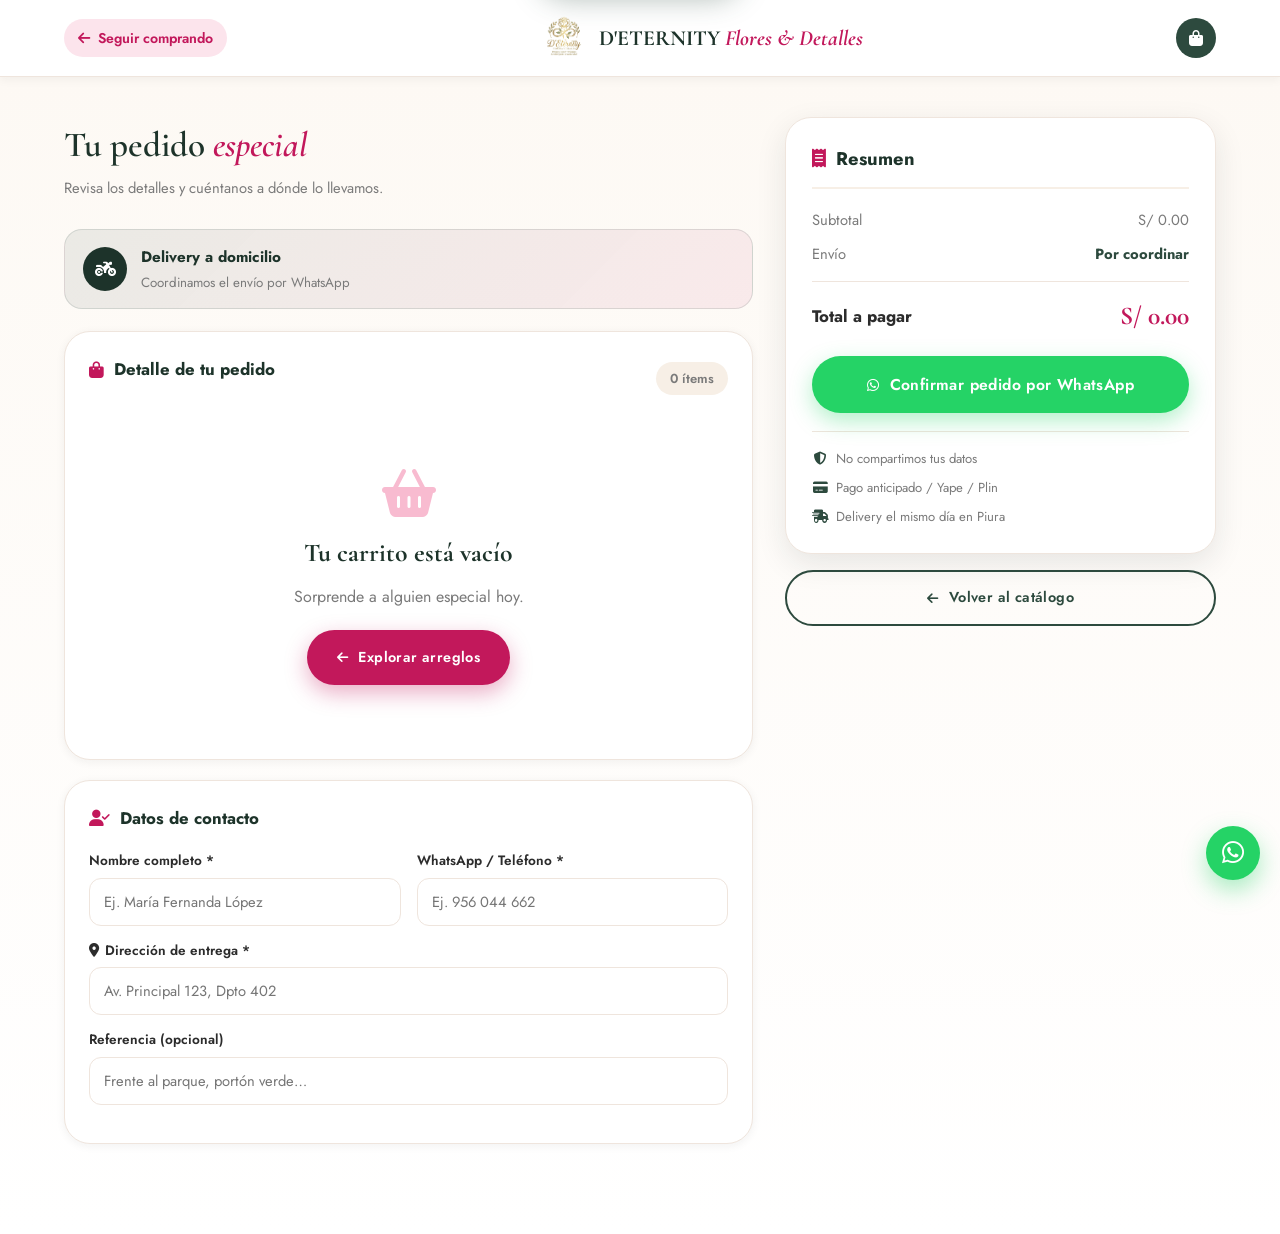
==== commit e2719e8f: "Add files via upload" ====
--- a/carrito.html
+++ b/carrito.html
@@ -106,7 +106,7 @@
 
                     <div class="checkout-trust">
                         <p><i class="fa-solid fa-shield-halved"></i> No compartimos tus datos</p>
-                        <p><i class="fa-solid fa-credit-card"></i> Pago contra entrega / Yape / Plin</p>
+                        <p><i class="fa-solid fa-credit-card"></i> Pago anticipado / Yape / Plin</p>
                         <p><i class="fa-solid fa-truck-fast"></i> Delivery el mismo día en Piura</p>
                     </div>
                 </div>
--- a/styles.css
+++ b/styles.css
@@ -1138,19 +1138,20 @@
 .modal-img-side {
     min-height: 380px;
     display: flex;
-    align-items: center;
+    align-items: flex-start;
     justify-content: center;
-    padding: 24px;
+    padding: 38px 24px 24px;
     background: #fff;
     overflow: hidden;
 }
 
 .modal-img-side img {
     display: block;
-    width: 68%;
+    width: 82%;
     height: auto;
-    max-width: 360px;
-    max-height: 520px;
+    max-width: 390px;
+    max-height: 460px;
+    margin-top: 0;
     object-fit: contain;
     object-position: center;
 }
@@ -1583,14 +1584,15 @@
     .modal-img-side {
         min-height: 220px;
         max-height: 360px;
-        padding: 16px;
+        padding: 22px 16px 16px;
+        align-items: flex-start;
     }
 
     .modal-img-side img {
-        width: 82%;
+        width: 84%;
         height: auto;
-        max-width: 340px;
-        max-height: 330px;
+        max-width: 360px;
+        max-height: 340px;
         object-fit: contain;
     }
 
